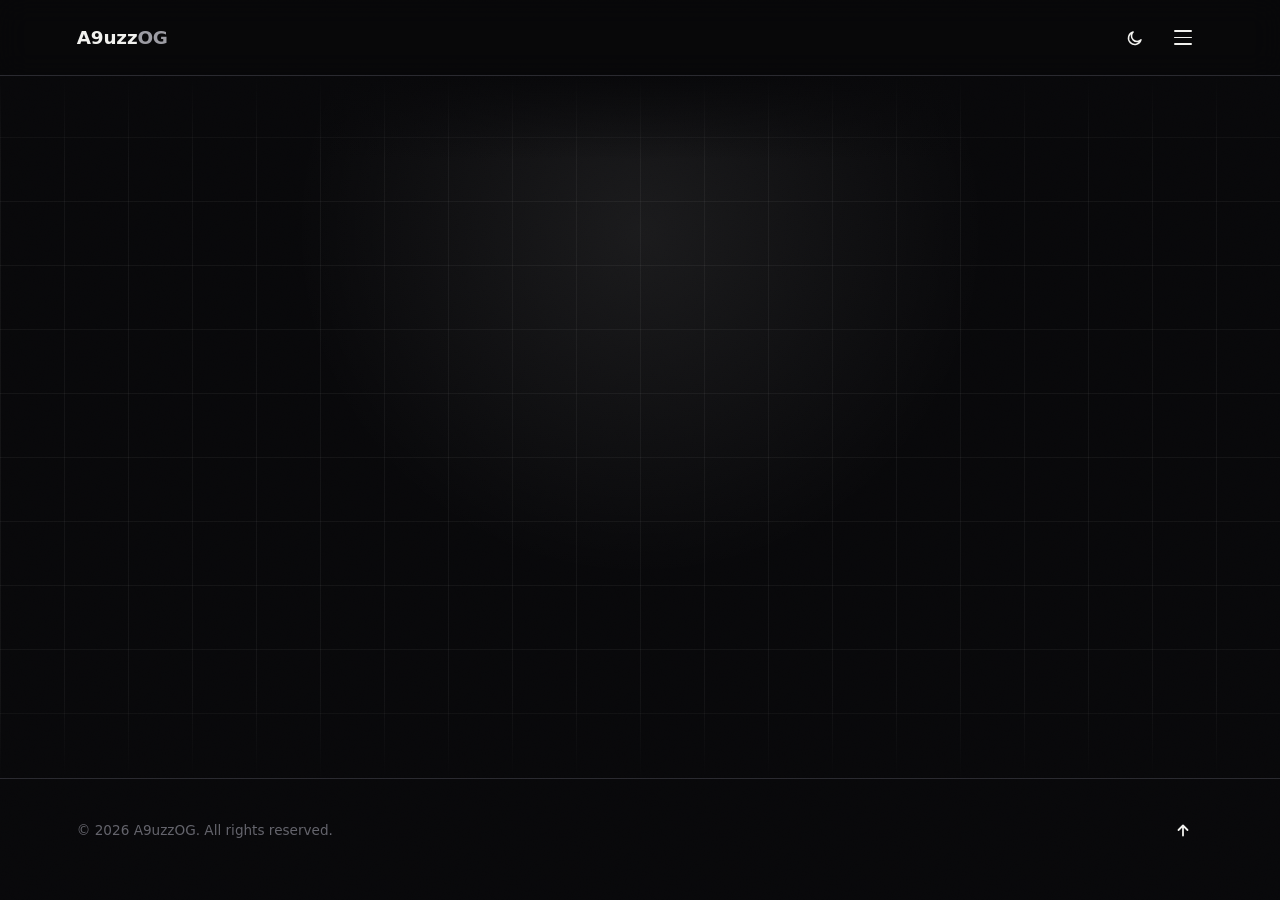
==== index.html @ a11c0fda "Add files via upload" ====
<!doctype html>
<html lang="en">
<head>
<meta charset="utf-8">
<meta name="viewport" content="width=device-width,initial-scale=1">
<meta name="theme-color" content="#08080a">
<meta name="description" content="A9uzzOG — apps, tools and websites, built for people who use them every day.">
<title>A9uzzYadu1c's site</title>

<script>
  (function(){
    var t = localStorage.getItem('theme');
    if(t === 'light'){ document.documentElement.setAttribute('data-theme','light'); }
  })();
</script>

<link rel="preconnect" href="https://api.fontshare.com">
<link rel="preconnect" href="https://fonts.googleapis.com">
<link rel="preconnect" href="https://fonts.gstatic.com" crossorigin>
<link rel="stylesheet" href="https://api.fontshare.com/v2/css?f[]=clash-display@500,600,700&f[]=general-sans@400,500,600&display=swap">
<link rel="stylesheet" href="https://fonts.googleapis.com/css2?family=JetBrains+Mono:wght@400;500&display=swap">
<link rel="stylesheet" href="style.css">
</head>
<body>

<div class="grain" aria-hidden="true"></div>
<div class="progress" aria-hidden="true"><span id="progressBar"></span></div>

<header class="site-header">
  <a href="index.html" class="brand">A9uzz<span>OG</span></a>

  <div class="header-actions">
    <button id="themeToggle" class="icon-btn" type="button" aria-label="Switch to light theme">
      <svg class="icon-sun" width="18" height="18" viewBox="0 0 24 24" fill="none" stroke="currentColor" stroke-width="2" stroke-linecap="round"><circle cx="12" cy="12" r="4.5"/><path d="M12 2.5v3M12 18.5v3M4.2 4.2l2.1 2.1M17.7 17.7l2.1 2.1M2.5 12h3M18.5 12h3M4.2 19.8l2.1-2.1M17.7 6.3l2.1-2.1"/></svg>
      <svg class="icon-moon" width="18" height="18" viewBox="0 0 24 24" fill="none" stroke="currentColor" stroke-width="2" stroke-linecap="round" stroke-linejoin="round"><path d="M20 14.5A8.5 8.5 0 1 1 9.5 4a7 7 0 0 0 10.5 10.5Z"/></svg>
    </button>

    <button id="navToggle" class="hamburger" type="button" aria-label="Open menu" aria-expanded="false" aria-controls="navOverlay">
      <span></span><span></span><span></span>
    </button>
  </div>
</header>

<nav id="navOverlay" class="nav-overlay" aria-hidden="true">
  <div class="nav-overlay__backdrop" data-close></div>
  <div class="nav-overlay__panel">
    <button class="nav-close" type="button" data-close aria-label="Close menu">
      <svg width="18" height="18" viewBox="0 0 24 24" fill="none" stroke="currentColor" stroke-width="1.8" stroke-linecap="round"><path d="M5 5l14 14M19 5 5 19"/></svg>
    </button>
    <ul class="nav-list">
      <li style="--i:0"><a href="index.html" data-close><span class="nav-list__title">Home</span><span class="nav-list__desc">Start here</span></a></li>
      <li style="--i:1"><a href="about.html" data-close><span class="nav-list__title">About</span><span class="nav-list__desc">The short version</span></a></li>
      <li style="--i:2"><a href="projects.html" data-close><span class="nav-list__title">Projects</span><span class="nav-list__desc">Recent builds</span></a></li>
      <li style="--i:3"><a href="downloads.html" data-close><span class="nav-list__title">Downloads</span><span class="nav-list__desc">Get the files</span></a></li>
      <li style="--i:4"><a href="tools.html" data-close><span class="nav-list__title">Tools</span><span class="nav-list__desc">Free utilities</span></a></li>
      <li style="--i:5"><a href="contact.html" data-close><span class="nav-list__title">Contact</span><span class="nav-list__desc">Say hello</span></a></li>
    </ul>
    <div class="nav-overlay__footer">
      <span>a9uzzyadu1c@gmail.com</span>
      <span>&copy; 2026 A9uzzOG</span>
    </div>
  </div>
</nav>

<main>

  <section id="home" class="hero">
    <p class="eyebrow reveal">Apps &middot; Tools &middot; Websites</p>
    <h1 class="hero__title reveal">Building useful<br>projects.</h1>
    <a class="btn btn--primary reveal" href="projects.html">
      <span>Explore the work</span>
      <svg width="16" height="16" viewBox="0 0 16 16" fill="none" stroke="currentColor" stroke-width="1.6" stroke-linecap="round" stroke-linejoin="round"><path d="M3.5 8h9M8.5 3.5 13 8l-4.5 4.5"/></svg>
    </a>
  </section>

</main>

<footer class="site-footer">
  <span>&copy; 2026 A9uzzOG. All rights reserved.</span>
  <button id="toTop" class="icon-btn" type="button" aria-label="Back to top">
    <svg width="16" height="16" viewBox="0 0 16 16" fill="none" stroke="currentColor" stroke-width="1.8" stroke-linecap="round" stroke-linejoin="round"><path d="M8 12.5v-9M3.5 7l4.5-4.5L12.5 7"/></svg>
  </button>
</footer>

<script src="script.js"></script>
</body>
</html>
---- style.css ----
/* ============================================================
   A9uzzOG — premium grey/black theme
   Display: Clash Display · Body: General Sans · Mono: JetBrains Mono
   ============================================================ */

*, *::before, *::after { margin: 0; padding: 0; box-sizing: border-box; }
html { scroll-behavior: smooth; -webkit-tap-highlight-color: transparent; }

:root {
  /* ---- dark (default) ---- */
  --bg:            #08080a;
  --bg-soft:       #0e0e11;
  --surface:       #17171b;
  --surface-2:     #1e1e23;
  --border:        #2a2a30;
  --border-strong: #3a3a41;
  --text:          #f1f1ee;
  --text-muted:    #9c9ca3;
  --text-faint:    #63636b;
  --shine-1:       #ffffff;
  --shine-2:       #8a8a90;
  --on-shine:      #0a0a0b;
  --overlay-bg:    rgba(6, 6, 8, 0.86);

  --font-display: 'Clash Display', system-ui, sans-serif;
  --font-body:    'General Sans', system-ui, sans-serif;
  --font-mono:    'JetBrains Mono', ui-monospace, monospace;

  --ease-out: cubic-bezier(0.16, 1, 0.3, 1);
  --ease-in-out: cubic-bezier(0.65, 0, 0.35, 1);

  --fs-hero: clamp(2.75rem, 5vw + 1.4rem, 6rem);
  --fs-h2:   clamp(1.9rem, 1.6vw + 1.3rem, 2.75rem);
  --fs-lede: clamp(1.05rem, 0.4vw + 0.95rem, 1.2rem);

  --pad-x: clamp(1.5rem, 6vw, 6rem);
  --pad-y: clamp(4rem, 9vw, 7.5rem);
}

[data-theme="light"] {
  --bg:            #f2f1ed;
  --bg-soft:       #ebe9e4;
  --surface:       #ffffff;
  --surface-2:     #f8f7f4;
  --border:        #dcd8d0;
  --border-strong: #c7c2b7;
  --text:          #17171a;
  --text-muted:    #57575e;
  --text-faint:    #8c8c92;
  --shine-1:       #17171a;
  --shine-2:       #48484f;
  --on-shine:      #f5f5f3;
  --overlay-bg:    rgba(242, 241, 237, 0.92);
}

body {
  font-family: var(--font-body);
  background: var(--bg);
  color: var(--text);
  line-height: 1.6;
  overflow-x: hidden;
  transition: background .4s var(--ease-in-out), color .4s var(--ease-in-out);
}

a { color: inherit; }
h1, h2, h3 { font-family: var(--font-display); font-weight: 600; letter-spacing: -0.02em; line-height: 1.05; }
img { max-width: 100%; display: block; }
button { font: inherit; color: inherit; background: none; border: none; cursor: pointer; }

::selection { background: var(--text); color: var(--bg); }

:focus-visible {
  outline: 2px solid var(--text);
  outline-offset: 3px;
  border-radius: 4px;
}

/* ---------------- grain + progress ---------------- */

.grain {
  position: fixed;
  inset: 0;
  z-index: 2;
  pointer-events: none;
  opacity: .035;
  mix-blend-mode: overlay;
  background-image: url("data:image/svg+xml,%3Csvg xmlns='http://www.w3.org/2000/svg' width='140' height='140'%3E%3Cfilter id='n'%3E%3CfeTurbulence type='fractalNoise' baseFrequency='0.85' numOctaves='2' stitchTiles='stitch'/%3E%3C/filter%3E%3Crect width='100%25' height='100%25' filter='url(%23n)'/%3E%3C/svg%3E");
  background-size: 160px 160px;
}

.progress {
  position: fixed;
  top: 0; left: 0; right: 0;
  height: 2px;
  z-index: 65;
  background: transparent;
}
.progress span {
  display: block;
  height: 100%;
  width: 100%;
  transform: scaleX(0);
  transform-origin: left;
  background: linear-gradient(90deg, var(--shine-2), var(--shine-1));
  will-change: transform;
}

/* ---------------- header ---------------- */

.site-header {
  position: sticky;
  top: 0;
  z-index: 60;
  display: flex;
  align-items: center;
  justify-content: space-between;
  padding: 1.1rem var(--pad-x);
  backdrop-filter: blur(14px);
  -webkit-backdrop-filter: blur(14px);
  background: color-mix(in srgb, var(--bg) 78%, transparent);
  border-bottom: 1px solid var(--border);
}

.brand {
  font-family: var(--font-display);
  font-size: 1.15rem;
  font-weight: 600;
  letter-spacing: -0.01em;
  text-decoration: none;
}
.brand span { color: var(--text-muted); }

.header-actions { display: flex; align-items: center; gap: .5rem; }

.icon-btn {
  display: flex;
  align-items: center;
  justify-content: center;
  width: 40px;
  height: 40px;
  border-radius: 50%;
  color: var(--text);
  transition: background .25s var(--ease-out), transform .25s var(--ease-out);
}
.icon-btn:hover { background: var(--surface-2); transform: translateY(-1px); }

#themeToggle .icon-sun,
#themeToggle .icon-moon {
  position: absolute;
  transition: transform .5s var(--ease-out), opacity .35s var(--ease-out);
}
#themeToggle { position: relative; }
#themeToggle .icon-sun { opacity: 0; transform: rotate(-90deg) scale(.5); }
#themeToggle .icon-moon { opacity: 1; transform: rotate(0) scale(1); }
[data-theme="light"] #themeToggle .icon-sun { opacity: 1; transform: rotate(0) scale(1); }
[data-theme="light"] #themeToggle .icon-moon { opacity: 0; transform: rotate(90deg) scale(.5); }

/* hamburger — the "3 lines" */
.hamburger {
  width: 40px;
  height: 40px;
  display: flex;
  flex-direction: column;
  align-items: center;
  justify-content: center;
  gap: 5px;
  border-radius: 50%;
  transition: background .25s var(--ease-out);
}
.hamburger:hover { background: var(--surface-2); }
.hamburger span {
  display: block;
  width: 18px;
  height: 1.5px;
  background: var(--text);
  border-radius: 2px;
  transition: transform .4s var(--ease-out), opacity .3s var(--ease-out), width .3s var(--ease-out);
}
.hamburger[aria-expanded="true"] span:nth-child(1) { transform: translateY(6.5px) rotate(45deg); }
.hamburger[aria-expanded="true"] span:nth-child(2) { opacity: 0; }
.hamburger[aria-expanded="true"] span:nth-child(3) { transform: translateY(-6.5px) rotate(-45deg); }

/* ---------------- nav overlay ---------------- */

.nav-overlay {
  position: fixed;
  inset: 0;
  z-index: 55;
  visibility: hidden;
  pointer-events: none;
}
.nav-overlay.is-open { visibility: visible; pointer-events: auto; }

.nav-overlay__backdrop {
  position: absolute;
  inset: 0;
  background: var(--overlay-bg);
  backdrop-filter: blur(6px);
  -webkit-backdrop-filter: blur(6px);
  opacity: 0;
  transition: opacity .45s var(--ease-in-out);
}
.nav-overlay.is-open .nav-overlay__backdrop { opacity: 1; }

.nav-overlay__panel {
  position: relative;
  z-index: 1;
  height: 100%;
  display: flex;
  flex-direction: column;
  justify-content: center;
  padding: 6rem var(--pad-x);
  pointer-events: none;
}
.nav-overlay__panel a,
.nav-overlay__panel .nav-close {
  pointer-events: auto;
}

.nav-close {
  position: absolute;
  top: 1.3rem;
  right: var(--pad-x);
  width: 44px;
  height: 44px;
  display: flex;
  align-items: center;
  justify-content: center;
  border-radius: 50%;
  color: var(--text);
  opacity: 0;
  transform: scale(.7) rotate(-45deg);
  transition: opacity .4s var(--ease-out) .15s, transform .4s var(--ease-out) .15s, background .25s var(--ease-out);
}
.nav-close:hover { background: var(--surface-2); }
.nav-overlay.is-open .nav-close { opacity: 1; transform: scale(1) rotate(0); }

.nav-list { list-style: none; display: flex; flex-direction: column; }
.nav-list li {
  overflow: hidden;
}
.nav-list a {
  display: flex;
  align-items: baseline;
  gap: 1rem;
  padding: .7rem 0;
  text-decoration: none;
  border-bottom: 1px solid var(--border);
  opacity: 0;
  transform: translateY(28px);
  transition: opacity .5s var(--ease-out), transform .5s var(--ease-out), color .25s var(--ease-out), gap .3s var(--ease-out);
  transition-delay: calc(var(--i) * 55ms);
}
.nav-overlay.is-open .nav-list a { opacity: 1; transform: translateY(0); }

.nav-list__title {
  font-family: var(--font-display);
  font-size: clamp(1.9rem, 4vw, 3rem);
  font-weight: 600;
  letter-spacing: -0.02em;
}
.nav-list__desc {
  font-family: var(--font-mono);
  font-size: .78rem;
  color: var(--text-faint);
  letter-spacing: .01em;
}
.nav-list a:hover { color: var(--text-muted); gap: 1.6rem; }
.nav-list a:hover .nav-list__title { color: var(--text); }

/* current-page indicator */
.nav-list a.is-current { border-bottom-color: var(--text-faint); }
.nav-list a.is-current .nav-list__title { color: var(--text-muted); }
.nav-list a.is-current .nav-list__desc::after { content: " · here"; }

.nav-overlay__footer {
  display: flex;
  justify-content: space-between;
  padding-top: 2rem;
  font-family: var(--font-mono);
  font-size: .78rem;
  color: var(--text-faint);
  opacity: 0;
  transition: opacity .6s var(--ease-out) .4s;
}
.nav-overlay.is-open .nav-overlay__footer { opacity: 1; }

/* ---------------- hero ---------------- */

.hero {
  position: relative;
  min-height: 78svh;
  display: flex;
  flex-direction: column;
  align-items: center;
  justify-content: center;
  text-align: center;
  gap: 1.6rem;
  padding: 6rem var(--pad-x);
  overflow: hidden;
  isolation: isolate;
}
.hero::before {
  content: "";
  position: absolute;
  inset: -20%;
  z-index: -1;
  background: radial-gradient(560px circle at var(--x, 50%) var(--y, 30%), color-mix(in srgb, var(--text) 8%, transparent), transparent 62%);
  transition: opacity .3s;
}
.hero::after {
  content: "";
  position: absolute;
  inset: 0;
  z-index: -1;
  background:
    linear-gradient(var(--bg) 0%, transparent 12%, transparent 88%, var(--bg) 100%),
    repeating-linear-gradient(0deg, color-mix(in srgb, var(--text) 5%, transparent) 0 1px, transparent 1px 64px),
    repeating-linear-gradient(90deg, color-mix(in srgb, var(--text) 5%, transparent) 0 1px, transparent 1px 64px);
}

.eyebrow {
  font-family: var(--font-mono);
  font-size: .78rem;
  letter-spacing: .12em;
  text-transform: uppercase;
  color: var(--text-faint);
}

.hero__title {
  font-size: var(--fs-hero);
  max-width: 16ch;
}

/* ---------------- buttons ---------------- */

.btn {
  position: relative;
  display: inline-flex;
  align-items: center;
  gap: .6rem;
  padding: .85rem 1.6rem;
  border-radius: 999px;
  font-size: .95rem;
  font-weight: 500;
  text-decoration: none;
  overflow: hidden;
  transition: transform .35s var(--ease-out), box-shadow .35s var(--ease-out);
}
.btn svg { transition: transform .35s var(--ease-out); }
.btn:hover { transform: translateY(-2px); }
.btn:hover svg { transform: translateX(3px); }

.btn--primary {
  color: var(--on-shine);
  background: linear-gradient(120deg, var(--shine-1), var(--shine-2));
  box-shadow: 0 1px 0 0 color-mix(in srgb, var(--text) 25%, transparent) inset, 0 8px 24px -12px rgba(0,0,0,.6);
}
.btn--primary::before {
  content: "";
  position: absolute;
  inset: 0;
  background: linear-gradient(115deg, transparent 20%, color-mix(in srgb, var(--on-shine) 35%, transparent) 50%, transparent 80%);
  transform: translateX(-120%);
  transition: transform .7s var(--ease-out);
}
.btn--primary:hover::before { transform: translateX(120%); }

.btn--ghost {
  border: 1px solid var(--border-strong);
  padding: .6rem 1.2rem;
  font-size: .88rem;
}
.btn--ghost:hover { background: var(--surface-2); border-color: var(--text-faint); }

/* ---------------- sections ---------------- */

.section {
  padding: var(--pad-y) var(--pad-x);
  max-width: 1180px;
  margin: 0 auto;
}
.section--alt { background: var(--bg-soft); max-width: none; }
.section--alt > * { max-width: 1180px; margin-left: auto; margin-right: auto; }

/* standalone page sections get a little extra breathing room under the sticky header */
.page-section { padding-top: clamp(3.5rem, 7vw, 6rem); min-height: calc(100svh - 140px); }

.section-title { font-size: var(--fs-h2); margin-top: .6rem; max-width: 14ch; }
.section-lede {
  font-size: var(--fs-lede);
  color: var(--text-muted);
  max-width: 56ch;
  margin-top: 1.1rem;
}

/* ---------------- grid + cards ---------------- */

.grid {
  display: grid;
  grid-template-columns: repeat(auto-fit, minmax(240px, 1fr));
  gap: 1.25rem;
  margin-top: 2.5rem;
}
.grid--tight { grid-template-columns: repeat(auto-fit, minmax(220px, 1fr)); max-width: 640px; }

.card {
  position: relative;
  background: var(--surface);
  border: 1px solid var(--border);
  border-radius: 20px;
  padding: 1.75rem;
  transition: transform .4s var(--ease-out), border-color .4s var(--ease-out), background .4s var(--ease-out);
}
.card:hover {
  transform: translateY(-6px);
  border-color: var(--border-strong);
  background: var(--surface-2);
}

.card__tag {
  display: inline-block;
  font-family: var(--font-mono);
  font-size: .68rem;
  letter-spacing: .08em;
  color: var(--text-faint);
  border: 1px solid var(--border-strong);
  border-radius: 999px;
  padding: .2rem .6rem;
  margin-bottom: 1rem;
}
.card h3 { font-size: 1.15rem; margin-bottom: .5rem; }
.card p { color: var(--text-muted); font-size: .92rem; }

.card__link {
  display: inline-flex;
  align-items: center;
  gap: .4rem;
  margin-top: 1.2rem;
  font-size: .88rem;
  font-weight: 500;
  text-decoration: none;
  color: var(--text);
}
.card__link svg { transition: transform .3s var(--ease-out); }
.card__link:hover svg { transform: translateX(3px); }

.card--download {
  display: flex;
  align-items: center;
  gap: 1rem;
  padding: 1.4rem 1.6rem;
}
.card__icon {
  display: flex;
  align-items: center;
  justify-content: center;
  width: 42px;
  height: 42px;
  border-radius: 12px;
  background: var(--surface-2);
  flex-shrink: 0;
}
.card__body { flex: 1; }
.card__body h3 { font-size: 1rem; margin-bottom: .15rem; }
.card__body p { font-size: .82rem; color: var(--text-faint); }

/* ---------------- contact ---------------- */

.email-copy {
  margin-top: 2rem;
  display: inline-flex;
  align-items: center;
  gap: .7rem;
  padding: .9rem 1.4rem;
  border: 1px solid var(--border-strong);
  border-radius: 999px;
  font-family: var(--font-mono);
  font-size: .95rem;
  transition: background .3s var(--ease-out), transform .3s var(--ease-out);
}
.email-copy:hover { background: var(--surface-2); transform: translateY(-2px); }
.email-copy svg { color: var(--text-faint); }

.social-links {
  display: flex;
  flex-wrap: wrap;
  gap: .9rem;
  margin-top: 1.4rem;
}
.social-link {
  display: inline-flex;
  align-items: center;
  gap: .65rem;
  padding: .75rem 1.35rem;
  border: 1px solid var(--border-strong);
  border-radius: 999px;
  text-decoration: none;
  font-size: .92rem;
  font-weight: 500;
  transition: background .3s var(--ease-out), transform .3s var(--ease-out), border-color .3s var(--ease-out);
}
.social-link:hover {
  background: var(--surface-2);
  transform: translateY(-2px);
  border-color: var(--text-faint);
}
.social-link__icon {
  display: flex;
  align-items: center;
  justify-content: center;
  color: var(--text-faint);
  transition: color .3s var(--ease-out);
}
.social-link:hover .social-link__icon { color: var(--text); }

/* ---------------- free games tracker ---------------- */

.games-block { margin-top: 2.8rem; }
.games-block:first-of-type { margin-top: 2.5rem; }
.games-block__title {
  font-size: 1.3rem;
  padding-bottom: .6rem;
  border-bottom: 1px solid var(--border);
}

.grid--games { grid-template-columns: repeat(auto-fit, minmax(220px, 1fr)); }

.game-card { padding: 0; overflow: hidden; }
.game-card__thumb {
  width: 100%;
  aspect-ratio: 16 / 9;
  object-fit: cover;
  background: var(--surface-2);
}
.game-card h3 { font-size: 1.05rem; margin: 1.1rem 1.4rem 0; }
.game-card__worth {
  margin: .4rem 1.4rem 0;
  font-family: var(--font-mono);
  font-size: .78rem;
  color: var(--text-faint);
}
.game-card__end {
  margin: .2rem 1.4rem 0;
  font-size: .82rem;
  color: var(--text-muted);
}
.game-card .card__link { margin: 1rem 1.4rem 1.4rem; }

.games-status {
  color: var(--text-muted);
  font-size: .92rem;
  grid-column: 1 / -1;
}
.games-status a { color: var(--text); text-decoration: underline; }

.games-attribution {
  margin-top: 2.5rem;
  font-family: var(--font-mono);
  font-size: .78rem;
  color: var(--text-faint);
}
.games-attribution a { color: var(--text-muted); }

/* ---------------- footer ---------------- */

.site-footer {
  display: flex;
  align-items: center;
  justify-content: space-between;
  padding: 2rem var(--pad-x);
  border-top: 1px solid var(--border);
  font-size: .85rem;
  color: var(--text-faint);
}

/* ---------------- scroll reveal ---------------- */

.reveal {
  opacity: 0;
  transform: translateY(22px);
  transition: opacity .7s var(--ease-out), transform .7s var(--ease-out);
}
.reveal.is-visible { opacity: 1; transform: translateY(0); }
.hero .reveal { transition-delay: calc(var(--r-i, 0) * 90ms); }

/* ---------------- responsive ---------------- */

@media (max-width: 640px) {
  .site-footer { flex-direction: column; gap: .75rem; text-align: center; }
  .card--download { flex-wrap: wrap; }
  .card--download .btn--ghost { width: 100%; text-align: center; justify-content: center; }
}

/* ---------------- motion & pointer preferences ---------------- */

@media (hover: none) {
  .hero::before { display: none; }
}

@media (prefers-reduced-motion: reduce) {
  html { scroll-behavior: auto; }
  *, *::before, *::after {
    animation-duration: .001ms !important;
    transition-duration: .001ms !important;
  }
  .reveal { opacity: 1; transform: none; }
  .nav-list a { transform: none; }
}
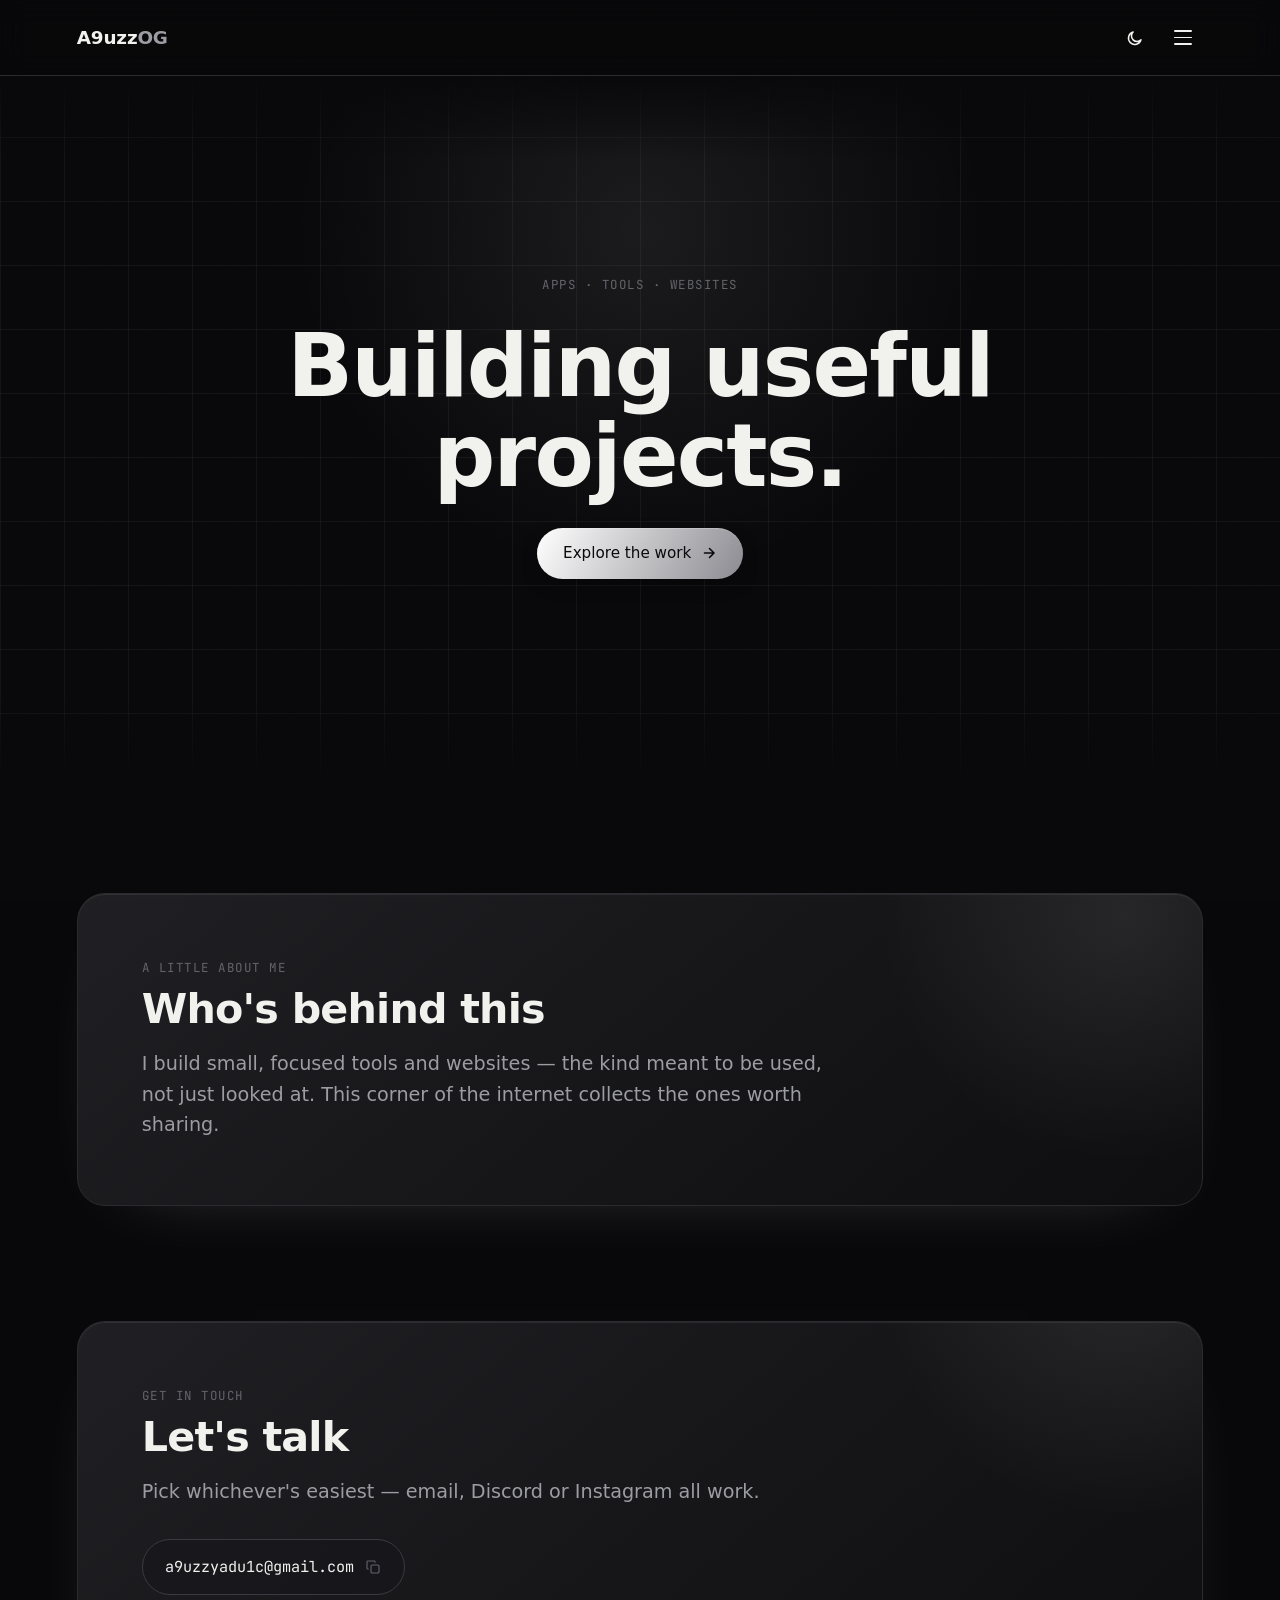
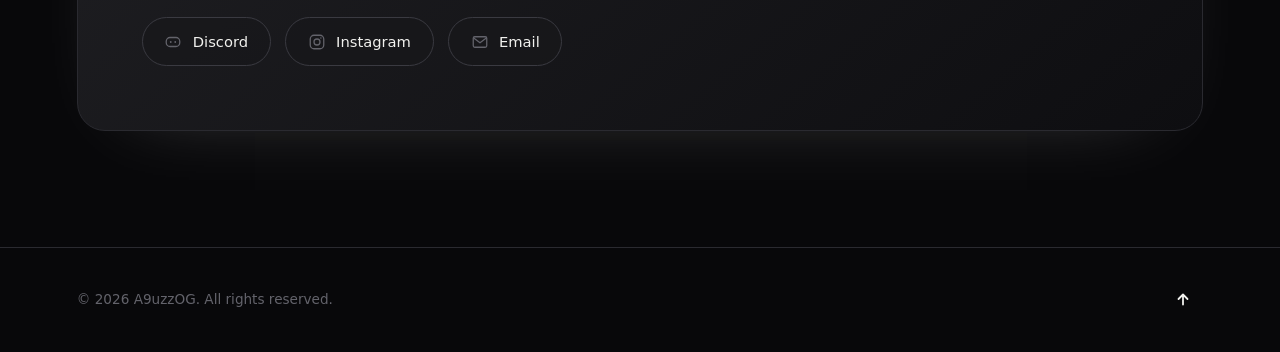
==== commit 4f388980: "Add files via upload" ====
--- a/index.html
+++ b/index.html
@@ -1,87 +1,119 @@
-<!doctype html>
-<html lang="en">
-<head>
-<meta charset="utf-8">
-<meta name="viewport" content="width=device-width,initial-scale=1">
-<meta name="theme-color" content="#08080a">
-<meta name="description" content="A9uzzOG — apps, tools and websites, built for people who use them every day.">
-<title>A9uzzYadu1c's site</title>
+<!doctype html>
+<html lang="en">
+<head>
+<meta charset="utf-8">
+<meta name="viewport" content="width=device-width,initial-scale=1">
+<meta name="theme-color" content="#08080a">
+<meta name="description" content="A9uzzOG — apps, tools and websites, built for people who use them every day.">
+<title>A9uzzYadu1c's site</title>
+
+<script>
+  (function(){
+    var t = localStorage.getItem('theme');
+    if(t === 'light'){ document.documentElement.setAttribute('data-theme','light'); }
+  })();
+</script>
+
+<link rel="preconnect" href="https://api.fontshare.com">
+<link rel="preconnect" href="https://fonts.googleapis.com">
+<link rel="preconnect" href="https://fonts.gstatic.com" crossorigin>
+<link rel="stylesheet" href="https://api.fontshare.com/v2/css?f[]=clash-display@500,600,700&f[]=general-sans@400,500,600&display=swap">
+<link rel="stylesheet" href="https://fonts.googleapis.com/css2?family=JetBrains+Mono:wght@400;500&display=swap">
+<link rel="stylesheet" href="style.css">
+</head>
+<body>
+
+<div class="grain" aria-hidden="true"></div>
+<div class="progress" aria-hidden="true"><span id="progressBar"></span></div>
+
+<header class="site-header">
+  <a href="index.html" class="brand">A9uzz<span>OG</span></a>
+
+  <div class="header-actions">
+    <button id="themeToggle" class="icon-btn" type="button" aria-label="Switch to light theme">
+      <svg class="icon-sun" width="18" height="18" viewBox="0 0 24 24" fill="none" stroke="currentColor" stroke-width="2" stroke-linecap="round"><circle cx="12" cy="12" r="4.5"/><path d="M12 2.5v3M12 18.5v3M4.2 4.2l2.1 2.1M17.7 17.7l2.1 2.1M2.5 12h3M18.5 12h3M4.2 19.8l2.1-2.1M17.7 6.3l2.1-2.1"/></svg>
+      <svg class="icon-moon" width="18" height="18" viewBox="0 0 24 24" fill="none" stroke="currentColor" stroke-width="2" stroke-linecap="round" stroke-linejoin="round"><path d="M20 14.5A8.5 8.5 0 1 1 9.5 4a7 7 0 0 0 10.5 10.5Z"/></svg>
+    </button>
+
+    <button id="navToggle" class="hamburger" type="button" aria-label="Open menu" aria-expanded="false" aria-controls="navOverlay">
+      <span></span><span></span><span></span>
+    </button>
+  </div>
+</header>
+
+<nav id="navOverlay" class="nav-overlay" aria-hidden="true">
+  <div class="nav-overlay__backdrop" data-close></div>
+  <div class="nav-overlay__panel">
+    <button class="nav-close" type="button" data-close aria-label="Close menu">
+      <svg width="18" height="18" viewBox="0 0 24 24" fill="none" stroke="currentColor" stroke-width="1.8" stroke-linecap="round"><path d="M5 5l14 14M19 5 5 19"/></svg>
+    </button>
+    <ul class="nav-list">
+      <li style="--i:0"><a href="index.html" data-close><span class="nav-list__title">Home</span><span class="nav-list__desc">Start here</span></a></li>
+      <li style="--i:1"><a href="projects.html" data-close><span class="nav-list__title">Projects</span><span class="nav-list__desc">Recent builds</span></a></li>
+      <li style="--i:2"><a href="downloads.html" data-close><span class="nav-list__title">Downloads</span><span class="nav-list__desc">Get the files</span></a></li>
+      <li style="--i:3"><a href="tools.html" data-close><span class="nav-list__title">Tools</span><span class="nav-list__desc">Free utilities</span></a></li>
+    </ul>
+    <div class="nav-overlay__footer">
+      <span>a9uzzyadu1c@gmail.com</span>
+      <span>&copy; 2026 A9uzzOG</span>
+    </div>
+  </div>
+</nav>
+
+<main>
+
+  <section id="home" class="hero">
+    <p class="eyebrow reveal">Apps &middot; Tools &middot; Websites</p>
+    <h1 class="hero__title reveal">Building useful<br>projects.</h1>
+    <a class="btn btn--primary reveal" href="projects.html">
+      <span>Explore the work</span>
+      <svg width="16" height="16" viewBox="0 0 16 16" fill="none" stroke="currentColor" stroke-width="1.6" stroke-linecap="round" stroke-linejoin="round"><path d="M3.5 8h9M8.5 3.5 13 8l-4.5 4.5"/></svg>
+    </a>
+  </section>
+
 
-<script>
-  (function(){
-    var t = localStorage.getItem('theme');
-    if(t === 'light'){ document.documentElement.setAttribute('data-theme','light'); }
-  })();
-</script>
-
-<link rel="preconnect" href="https://api.fontshare.com">
-<link rel="preconnect" href="https://fonts.googleapis.com">
-<link rel="preconnect" href="https://fonts.gstatic.com" crossorigin>
-<link rel="stylesheet" href="https://api.fontshare.com/v2/css?f[]=clash-display@500,600,700&f[]=general-sans@400,500,600&display=swap">
-<link rel="stylesheet" href="https://fonts.googleapis.com/css2?family=JetBrains+Mono:wght@400;500&display=swap">
-<link rel="stylesheet" href="style.css">
-</head>
-<body>
-
-<div class="grain" aria-hidden="true"></div>
-<div class="progress" aria-hidden="true"><span id="progressBar"></span></div>
-
-<header class="site-header">
-  <a href="index.html" class="brand">A9uzz<span>OG</span></a>
-
-  <div class="header-actions">
-    <button id="themeToggle" class="icon-btn" type="button" aria-label="Switch to light theme">
-      <svg class="icon-sun" width="18" height="18" viewBox="0 0 24 24" fill="none" stroke="currentColor" stroke-width="2" stroke-linecap="round"><circle cx="12" cy="12" r="4.5"/><path d="M12 2.5v3M12 18.5v3M4.2 4.2l2.1 2.1M17.7 17.7l2.1 2.1M2.5 12h3M18.5 12h3M4.2 19.8l2.1-2.1M17.7 6.3l2.1-2.1"/></svg>
-      <svg class="icon-moon" width="18" height="18" viewBox="0 0 24 24" fill="none" stroke="currentColor" stroke-width="2" stroke-linecap="round" stroke-linejoin="round"><path d="M20 14.5A8.5 8.5 0 1 1 9.5 4a7 7 0 0 0 10.5 10.5Z"/></svg>
-    </button>
-
-    <button id="navToggle" class="hamburger" type="button" aria-label="Open menu" aria-expanded="false" aria-controls="navOverlay">
-      <span></span><span></span><span></span>
-    </button>
-  </div>
-</header>
-
-<nav id="navOverlay" class="nav-overlay" aria-hidden="true">
-  <div class="nav-overlay__backdrop" data-close></div>
-  <div class="nav-overlay__panel">
-    <button class="nav-close" type="button" data-close aria-label="Close menu">
-      <svg width="18" height="18" viewBox="0 0 24 24" fill="none" stroke="currentColor" stroke-width="1.8" stroke-linecap="round"><path d="M5 5l14 14M19 5 5 19"/></svg>
-    </button>
-    <ul class="nav-list">
-      <li style="--i:0"><a href="index.html" data-close><span class="nav-list__title">Home</span><span class="nav-list__desc">Start here</span></a></li>
-      <li style="--i:1"><a href="about.html" data-close><span class="nav-list__title">About</span><span class="nav-list__desc">The short version</span></a></li>
-      <li style="--i:2"><a href="projects.html" data-close><span class="nav-list__title">Projects</span><span class="nav-list__desc">Recent builds</span></a></li>
-      <li style="--i:3"><a href="downloads.html" data-close><span class="nav-list__title">Downloads</span><span class="nav-list__desc">Get the files</span></a></li>
-      <li style="--i:4"><a href="tools.html" data-close><span class="nav-list__title">Tools</span><span class="nav-list__desc">Free utilities</span></a></li>
-      <li style="--i:5"><a href="contact.html" data-close><span class="nav-list__title">Contact</span><span class="nav-list__desc">Say hello</span></a></li>
-    </ul>
-    <div class="nav-overlay__footer">
-      <span>a9uzzyadu1c@gmail.com</span>
-      <span>&copy; 2026 A9uzzOG</span>
+  <section id="about" class="section home-section home-about">
+    <div class="home-section__inner">
+      <p class="eyebrow reveal">A little about me</p>
+      <h2 class="section-title reveal">Who's behind this</h2>
+      <p class="section-lede reveal">
+        I build small, focused tools and websites — the kind meant to be used, not just looked at.
+        This corner of the internet collects the ones worth sharing.
+      </p>
     </div>
-  </div>
-</nav>
-
-<main>
-
-  <section id="home" class="hero">
-    <p class="eyebrow reveal">Apps &middot; Tools &middot; Websites</p>
-    <h1 class="hero__title reveal">Building useful<br>projects.</h1>
-    <a class="btn btn--primary reveal" href="projects.html">
-      <span>Explore the work</span>
-      <svg width="16" height="16" viewBox="0 0 16 16" fill="none" stroke="currentColor" stroke-width="1.6" stroke-linecap="round" stroke-linejoin="round"><path d="M3.5 8h9M8.5 3.5 13 8l-4.5 4.5"/></svg>
-    </a>
   </section>
 
-</main>
-
-<footer class="site-footer">
-  <span>&copy; 2026 A9uzzOG. All rights reserved.</span>
-  <button id="toTop" class="icon-btn" type="button" aria-label="Back to top">
-    <svg width="16" height="16" viewBox="0 0 16 16" fill="none" stroke="currentColor" stroke-width="1.8" stroke-linecap="round" stroke-linejoin="round"><path d="M8 12.5v-9M3.5 7l4.5-4.5L12.5 7"/></svg>
-  </button>
-</footer>
-
-<script src="script.js"></script>
-</body>
-</html>
+  <section id="contact" class="section home-section home-contact">
+    <div class="home-section__inner">
+      <p class="eyebrow reveal">Get in touch</p>
+      <h2 class="section-title reveal">Let's talk</h2>
+      <p class="section-lede reveal">Pick whichever's easiest — email, Discord or Instagram all work.</p>
+      <button class="email-copy reveal" id="emailCopy" type="button" data-email="a9uzzyadu1c@gmail.com">
+        <span id="emailText">a9uzzyadu1c@gmail.com</span>
+        <svg width="16" height="16" viewBox="0 0 24 24" fill="none" stroke="currentColor" stroke-width="1.7" stroke-linecap="round" stroke-linejoin="round"><rect x="9" y="9" width="12" height="12" rx="2"/><path d="M5 15H4a1 1 0 0 1-1-1V4a1 1 0 0 1 1-1h10a1 1 0 0 1 1 1v1"/></svg>
+      </button>
+      <div class="social-links reveal">
+        <a class="social-link" href="https://discord.gg/qjejrcJeCe" target="_blank" rel="noopener">
+          <span class="social-link__icon"><svg width="18" height="18" viewBox="0 0 24 24" fill="none" stroke="currentColor" stroke-width="1.7" stroke-linecap="round" stroke-linejoin="round"><rect x="3" y="6" width="18" height="12" rx="5"/><circle cx="9" cy="12" r="1.2" fill="currentColor" stroke="none"/><circle cx="15" cy="12" r="1.2" fill="currentColor" stroke="none"/></svg></span><span>Discord</span>
+        </a>
+        <a class="social-link" href="https://www.instagram.com/a9uzzyadu1c?igsh=MXY3Z200OXc1bXZwdA==" target="_blank" rel="noopener">
+          <span class="social-link__icon"><svg width="18" height="18" viewBox="0 0 24 24" fill="none" stroke="currentColor" stroke-width="1.7" stroke-linecap="round" stroke-linejoin="round"><rect x="3" y="3" width="18" height="18" rx="5"/><circle cx="12" cy="12" r="4"/><circle cx="17.2" cy="6.8" r="1" fill="currentColor" stroke="none"/></svg></span><span>Instagram</span>
+        </a>
+        <a class="social-link" href="mailto:a9uzzyadu1c@gmail.com">
+          <span class="social-link__icon"><svg width="18" height="18" viewBox="0 0 24 24" fill="none" stroke="currentColor" stroke-width="1.7" stroke-linecap="round" stroke-linejoin="round"><rect x="3" y="5" width="18" height="14" rx="2"/><path d="m4 7 8 6 8-6"/></svg></span><span>Email</span>
+        </a>
+      </div>
+    </div>
+  </section>
+</main>
+
+<footer class="site-footer">
+  <span>&copy; 2026 A9uzzOG. All rights reserved.</span>
+  <button id="toTop" class="icon-btn" type="button" aria-label="Back to top">
+    <svg width="16" height="16" viewBox="0 0 16 16" fill="none" stroke="currentColor" stroke-width="1.8" stroke-linecap="round" stroke-linejoin="round"><path d="M8 12.5v-9M3.5 7l4.5-4.5L12.5 7"/></svg>
+  </button>
+</footer>
+
+<script src="script.js"></script>
+</body>
+</html>
--- a/style.css
+++ b/style.css
@@ -1,609 +1,802 @@
-/* ============================================================
-   A9uzzOG — premium grey/black theme
-   Display: Clash Display · Body: General Sans · Mono: JetBrains Mono
-   ============================================================ */
+/* ============================================================
+   A9uzzOG — premium grey/black theme
+   Display: Clash Display · Body: General Sans · Mono: JetBrains Mono
+   ============================================================ */
+
+*, *::before, *::after { margin: 0; padding: 0; box-sizing: border-box; }
+html { scroll-behavior: smooth; -webkit-tap-highlight-color: transparent; }
+
+:root {
+  /* ---- dark (default) ---- */
+  --bg:            #08080a;
+  --bg-soft:       #0e0e11;
+  --surface:       #17171b;
+  --surface-2:     #1e1e23;
+  --border:        #2a2a30;
+  --border-strong: #3a3a41;
+  --text:          #f1f1ee;
+  --text-muted:    #9c9ca3;
+  --text-faint:    #63636b;
+  --shine-1:       #ffffff;
+  --shine-2:       #8a8a90;
+  --on-shine:      #0a0a0b;
+  --overlay-bg:    rgba(6, 6, 8, 0.86);
+
+  --font-display: 'Clash Display', system-ui, sans-serif;
+  --font-body:    'General Sans', system-ui, sans-serif;
+  --font-mono:    'JetBrains Mono', ui-monospace, monospace;
+
+  --ease-out: cubic-bezier(0.16, 1, 0.3, 1);
+  --ease-in-out: cubic-bezier(0.65, 0, 0.35, 1);
+
+  --fs-hero: clamp(2.75rem, 5vw + 1.4rem, 6rem);
+  --fs-h2:   clamp(1.9rem, 1.6vw + 1.3rem, 2.75rem);
+  --fs-lede: clamp(1.05rem, 0.4vw + 0.95rem, 1.2rem);
+
+  --pad-x: clamp(1.5rem, 6vw, 6rem);
+  --pad-y: clamp(4rem, 9vw, 7.5rem);
+}
+
+[data-theme="light"] {
+  --bg:            #f2f1ed;
+  --bg-soft:       #ebe9e4;
+  --surface:       #ffffff;
+  --surface-2:     #f8f7f4;
+  --border:        #dcd8d0;
+  --border-strong: #c7c2b7;
+  --text:          #17171a;
+  --text-muted:    #57575e;
+  --text-faint:    #8c8c92;
+  --shine-1:       #17171a;
+  --shine-2:       #48484f;
+  --on-shine:      #f5f5f3;
+  --overlay-bg:    rgba(242, 241, 237, 0.92);
+}
+
+body {
+  font-family: var(--font-body);
+  background: var(--bg);
+  color: var(--text);
+  line-height: 1.6;
+  overflow-x: hidden;
+  transition: background .4s var(--ease-in-out), color .4s var(--ease-in-out);
+}
+
+a { color: inherit; }
+h1, h2, h3 { font-family: var(--font-display); font-weight: 600; letter-spacing: -0.02em; line-height: 1.05; }
+img { max-width: 100%; display: block; }
+button { font: inherit; color: inherit; background: none; border: none; cursor: pointer; }
+
+::selection { background: var(--text); color: var(--bg); }
+
+:focus-visible {
+  outline: 2px solid var(--text);
+  outline-offset: 3px;
+  border-radius: 4px;
+}
+
+/* ---------------- grain + progress ---------------- */
+
+.grain {
+  position: fixed;
+  inset: 0;
+  z-index: 2;
+  pointer-events: none;
+  opacity: .035;
+  mix-blend-mode: overlay;
+  background-image: url("data:image/svg+xml,%3Csvg xmlns='http://www.w3.org/2000/svg' width='140' height='140'%3E%3Cfilter id='n'%3E%3CfeTurbulence type='fractalNoise' baseFrequency='0.85' numOctaves='2' stitchTiles='stitch'/%3E%3C/filter%3E%3Crect width='100%25' height='100%25' filter='url(%23n)'/%3E%3C/svg%3E");
+  background-size: 160px 160px;
+}
+
+.progress {
+  position: fixed;
+  top: 0; left: 0; right: 0;
+  height: 2px;
+  z-index: 65;
+  background: transparent;
+}
+.progress span {
+  display: block;
+  height: 100%;
+  width: 100%;
+  transform: scaleX(0);
+  transform-origin: left;
+  background: linear-gradient(90deg, var(--shine-2), var(--shine-1));
+  will-change: transform;
+}
+
+/* ---------------- header ---------------- */
+
+.site-header {
+  position: sticky;
+  top: 0;
+  z-index: 60;
+  display: flex;
+  align-items: center;
+  justify-content: space-between;
+  padding: 1.1rem var(--pad-x);
+  backdrop-filter: blur(14px);
+  -webkit-backdrop-filter: blur(14px);
+  background: color-mix(in srgb, var(--bg) 78%, transparent);
+  border-bottom: 1px solid var(--border);
+}
+
+.brand {
+  font-family: var(--font-display);
+  font-size: 1.15rem;
+  font-weight: 600;
+  letter-spacing: -0.01em;
+  text-decoration: none;
+}
+.brand span { color: var(--text-muted); }
+
+.header-actions { display: flex; align-items: center; gap: .5rem; }
+
+.icon-btn {
+  display: flex;
+  align-items: center;
+  justify-content: center;
+  width: 40px;
+  height: 40px;
+  border-radius: 50%;
+  color: var(--text);
+  transition: background .25s var(--ease-out), transform .25s var(--ease-out);
+}
+.icon-btn:hover { background: var(--surface-2); transform: translateY(-1px); }
+
+#themeToggle .icon-sun,
+#themeToggle .icon-moon {
+  position: absolute;
+  transition: transform .5s var(--ease-out), opacity .35s var(--ease-out);
+}
+#themeToggle { position: relative; }
+#themeToggle .icon-sun { opacity: 0; transform: rotate(-90deg) scale(.5); }
+#themeToggle .icon-moon { opacity: 1; transform: rotate(0) scale(1); }
+[data-theme="light"] #themeToggle .icon-sun { opacity: 1; transform: rotate(0) scale(1); }
+[data-theme="light"] #themeToggle .icon-moon { opacity: 0; transform: rotate(90deg) scale(.5); }
+
+/* hamburger — the "3 lines" */
+.hamburger {
+  width: 40px;
+  height: 40px;
+  display: flex;
+  flex-direction: column;
+  align-items: center;
+  justify-content: center;
+  gap: 5px;
+  border-radius: 50%;
+  transition: background .25s var(--ease-out);
+}
+.hamburger:hover { background: var(--surface-2); }
+.hamburger span {
+  display: block;
+  width: 18px;
+  height: 1.5px;
+  background: var(--text);
+  border-radius: 2px;
+  transition: transform .4s var(--ease-out), opacity .3s var(--ease-out), width .3s var(--ease-out);
+}
+.hamburger[aria-expanded="true"] span:nth-child(1) { transform: translateY(6.5px) rotate(45deg); }
+.hamburger[aria-expanded="true"] span:nth-child(2) { opacity: 0; }
+.hamburger[aria-expanded="true"] span:nth-child(3) { transform: translateY(-6.5px) rotate(-45deg); }
+
+/* ---------------- nav overlay ---------------- */
+
+.nav-overlay {
+  position: fixed;
+  inset: 0;
+  z-index: 55;
+  visibility: hidden;
+  pointer-events: none;
+}
+.nav-overlay.is-open { visibility: visible; pointer-events: auto; }
+
+.nav-overlay__backdrop {
+  position: absolute;
+  inset: 0;
+  background: var(--overlay-bg);
+  backdrop-filter: blur(6px);
+  -webkit-backdrop-filter: blur(6px);
+  opacity: 0;
+  transition: opacity .45s var(--ease-in-out);
+}
+.nav-overlay.is-open .nav-overlay__backdrop { opacity: 1; }
+
+.nav-overlay__panel {
+  position: relative;
+  z-index: 1;
+  height: 100%;
+  display: flex;
+  flex-direction: column;
+  justify-content: center;
+  padding: 6rem var(--pad-x);
+  pointer-events: none;
+}
+.nav-overlay__panel a,
+.nav-overlay__panel .nav-close {
+  pointer-events: auto;
+}
+
+.nav-close {
+  position: absolute;
+  top: 1.3rem;
+  right: var(--pad-x);
+  width: 44px;
+  height: 44px;
+  display: flex;
+  align-items: center;
+  justify-content: center;
+  border-radius: 50%;
+  color: var(--text);
+  opacity: 0;
+  transform: scale(.7) rotate(-45deg);
+  transition: opacity .4s var(--ease-out) .15s, transform .4s var(--ease-out) .15s, background .25s var(--ease-out);
+}
+.nav-close:hover { background: var(--surface-2); }
+.nav-overlay.is-open .nav-close { opacity: 1; transform: scale(1) rotate(0); }
+
+.nav-list { list-style: none; display: flex; flex-direction: column; }
+.nav-list li {
+  overflow: hidden;
+}
+.nav-list a {
+  display: flex;
+  align-items: baseline;
+  gap: 1rem;
+  padding: .7rem 0;
+  text-decoration: none;
+  border-bottom: 1px solid var(--border);
+  opacity: 0;
+  transform: translateY(28px);
+  transition: opacity .5s var(--ease-out), transform .5s var(--ease-out), color .25s var(--ease-out), gap .3s var(--ease-out);
+  transition-delay: calc(var(--i) * 55ms);
+}
+.nav-overlay.is-open .nav-list a { opacity: 1; transform: translateY(0); }
+
+.nav-list__title {
+  font-family: var(--font-display);
+  font-size: clamp(1.9rem, 4vw, 3rem);
+  font-weight: 600;
+  letter-spacing: -0.02em;
+}
+.nav-list__desc {
+  font-family: var(--font-mono);
+  font-size: .78rem;
+  color: var(--text-faint);
+  letter-spacing: .01em;
+}
+.nav-list a:hover { color: var(--text-muted); gap: 1.6rem; }
+.nav-list a:hover .nav-list__title { color: var(--text); }
+
+/* current-page indicator */
+.nav-list a.is-current { border-bottom-color: var(--text-faint); }
+.nav-list a.is-current .nav-list__title { color: var(--text-muted); }
+.nav-list a.is-current .nav-list__desc::after { content: " · here"; }
+
+.nav-overlay__footer {
+  display: flex;
+  justify-content: space-between;
+  padding-top: 2rem;
+  font-family: var(--font-mono);
+  font-size: .78rem;
+  color: var(--text-faint);
+  opacity: 0;
+  transition: opacity .6s var(--ease-out) .4s;
+}
+.nav-overlay.is-open .nav-overlay__footer { opacity: 1; }
+
+/* ---------------- hero ---------------- */
+
+.hero {
+  position: relative;
+  min-height: 78svh;
+  display: flex;
+  flex-direction: column;
+  align-items: center;
+  justify-content: center;
+  text-align: center;
+  gap: 1.6rem;
+  padding: 6rem var(--pad-x);
+  overflow: hidden;
+  isolation: isolate;
+}
+.hero::before {
+  content: "";
+  position: absolute;
+  inset: -20%;
+  z-index: -1;
+  background: radial-gradient(560px circle at var(--x, 50%) var(--y, 30%), color-mix(in srgb, var(--text) 8%, transparent), transparent 62%);
+  transition: opacity .3s;
+}
+.hero::after {
+  content: "";
+  position: absolute;
+  inset: 0;
+  z-index: -1;
+  background:
+    linear-gradient(var(--bg) 0%, transparent 12%, transparent 88%, var(--bg) 100%),
+    repeating-linear-gradient(0deg, color-mix(in srgb, var(--text) 5%, transparent) 0 1px, transparent 1px 64px),
+    repeating-linear-gradient(90deg, color-mix(in srgb, var(--text) 5%, transparent) 0 1px, transparent 1px 64px);
+}
+
+.eyebrow {
+  font-family: var(--font-mono);
+  font-size: .78rem;
+  letter-spacing: .12em;
+  text-transform: uppercase;
+  color: var(--text-faint);
+}
+
+.hero__title {
+  font-size: var(--fs-hero);
+  max-width: 16ch;
+}
+
+/* ---------------- buttons ---------------- */
+
+.btn {
+  position: relative;
+  display: inline-flex;
+  align-items: center;
+  gap: .6rem;
+  padding: .85rem 1.6rem;
+  border-radius: 999px;
+  font-size: .95rem;
+  font-weight: 500;
+  text-decoration: none;
+  overflow: hidden;
+  transition: transform .35s var(--ease-out), box-shadow .35s var(--ease-out);
+}
+.btn svg { transition: transform .35s var(--ease-out); }
+.btn:hover { transform: translateY(-2px); }
+.btn:hover svg { transform: translateX(3px); }
+
+.btn--primary {
+  color: var(--on-shine);
+  background: linear-gradient(120deg, var(--shine-1), var(--shine-2));
+  box-shadow: 0 1px 0 0 color-mix(in srgb, var(--text) 25%, transparent) inset, 0 8px 24px -12px rgba(0,0,0,.6);
+}
+.btn--primary::before {
+  content: "";
+  position: absolute;
+  inset: 0;
+  background: linear-gradient(115deg, transparent 20%, color-mix(in srgb, var(--on-shine) 35%, transparent) 50%, transparent 80%);
+  transform: translateX(-120%);
+  transition: transform .7s var(--ease-out);
+}
+.btn--primary:hover::before { transform: translateX(120%); }
+
+.btn--ghost {
+  border: 1px solid var(--border-strong);
+  padding: .6rem 1.2rem;
+  font-size: .88rem;
+}
+.btn--ghost:hover { background: var(--surface-2); border-color: var(--text-faint); }
+
+/* ---------------- sections ---------------- */
+
+.section {
+  padding: var(--pad-y) var(--pad-x);
+  max-width: 1180px;
+  margin: 0 auto;
+}
+.section--alt { background: var(--bg-soft); max-width: none; }
+.section--alt > * { max-width: 1180px; margin-left: auto; margin-right: auto; }
+
+/* standalone page sections get a little extra breathing room under the sticky header */
+.page-section { padding-top: clamp(3.5rem, 7vw, 6rem); min-height: calc(100svh - 140px); }
+
+.section-title { font-size: var(--fs-h2); margin-top: .6rem; max-width: 14ch; }
+.section-lede {
+  font-size: var(--fs-lede);
+  color: var(--text-muted);
+  max-width: 56ch;
+  margin-top: 1.1rem;
+}
+
+/* ---------------- grid + cards ---------------- */
+
+.grid {
+  display: grid;
+  grid-template-columns: repeat(auto-fit, minmax(240px, 1fr));
+  gap: 1.25rem;
+  margin-top: 2.5rem;
+}
+.grid--tight { grid-template-columns: repeat(auto-fit, minmax(220px, 1fr)); max-width: 640px; }
+
+.card {
+  position: relative;
+  background: var(--surface);
+  border: 1px solid var(--border);
+  border-radius: 20px;
+  padding: 1.75rem;
+  transition: transform .4s var(--ease-out), border-color .4s var(--ease-out), background .4s var(--ease-out);
+}
+.card:hover {
+  transform: translateY(-6px);
+  border-color: var(--border-strong);
+  background: var(--surface-2);
+}
+
+.card__tag {
+  display: inline-block;
+  font-family: var(--font-mono);
+  font-size: .68rem;
+  letter-spacing: .08em;
+  color: var(--text-faint);
+  border: 1px solid var(--border-strong);
+  border-radius: 999px;
+  padding: .2rem .6rem;
+  margin-bottom: 1rem;
+}
+.card h3 { font-size: 1.15rem; margin-bottom: .5rem; }
+.card p { color: var(--text-muted); font-size: .92rem; }
+
+.card__link {
+  display: inline-flex;
+  align-items: center;
+  gap: .4rem;
+  margin-top: 1.2rem;
+  font-size: .88rem;
+  font-weight: 500;
+  text-decoration: none;
+  color: var(--text);
+}
+.card__link svg { transition: transform .3s var(--ease-out); }
+.card__link:hover svg { transform: translateX(3px); }
+
+.card--download {
+  display: flex;
+  align-items: center;
+  gap: 1rem;
+  padding: 1.4rem 1.6rem;
+}
+.card__icon {
+  display: flex;
+  align-items: center;
+  justify-content: center;
+  width: 42px;
+  height: 42px;
+  border-radius: 12px;
+  background: var(--surface-2);
+  flex-shrink: 0;
+}
+.card__body { flex: 1; }
+.card__body h3 { font-size: 1rem; margin-bottom: .15rem; }
+.card__body p { font-size: .82rem; color: var(--text-faint); }
+
+/* ---------------- contact ---------------- */
+
+.email-copy {
+  margin-top: 2rem;
+  display: inline-flex;
+  align-items: center;
+  gap: .7rem;
+  padding: .9rem 1.4rem;
+  border: 1px solid var(--border-strong);
+  border-radius: 999px;
+  font-family: var(--font-mono);
+  font-size: .95rem;
+  transition: background .3s var(--ease-out), transform .3s var(--ease-out);
+}
+.email-copy:hover { background: var(--surface-2); transform: translateY(-2px); }
+.email-copy svg { color: var(--text-faint); }
+
+.social-links {
+  display: flex;
+  flex-wrap: wrap;
+  gap: .9rem;
+  margin-top: 1.4rem;
+}
+.social-link {
+  display: inline-flex;
+  align-items: center;
+  gap: .65rem;
+  padding: .75rem 1.35rem;
+  border: 1px solid var(--border-strong);
+  border-radius: 999px;
+  text-decoration: none;
+  font-size: .92rem;
+  font-weight: 500;
+  transition: background .3s var(--ease-out), transform .3s var(--ease-out), border-color .3s var(--ease-out);
+}
+.social-link:hover {
+  background: var(--surface-2);
+  transform: translateY(-2px);
+  border-color: var(--text-faint);
+}
+.social-link__icon {
+  display: flex;
+  align-items: center;
+  justify-content: center;
+  color: var(--text-faint);
+  transition: color .3s var(--ease-out);
+}
+.social-link:hover .social-link__icon { color: var(--text); }
+
+/* ---------------- free games tracker ---------------- */
+
+.games-block { margin-top: 2.8rem; }
+.games-block:first-of-type { margin-top: 2.5rem; }
+.games-block__title {
+  font-size: 1.3rem;
+  padding-bottom: .6rem;
+  border-bottom: 1px solid var(--border);
+}
+
+.grid--games { grid-template-columns: repeat(auto-fit, minmax(220px, 1fr)); }
+
+.game-card { padding: 0; overflow: hidden; }
+.game-card__thumb {
+  width: 100%;
+  aspect-ratio: 16 / 9;
+  object-fit: cover;
+  background: var(--surface-2);
+}
+.game-card h3 { font-size: 1.05rem; margin: 1.1rem 1.4rem 0; }
+.game-card__worth {
+  margin: .4rem 1.4rem 0;
+  font-family: var(--font-mono);
+  font-size: .78rem;
+  color: var(--text-faint);
+}
+.game-card__end {
+  margin: .2rem 1.4rem 0;
+  font-size: .82rem;
+  color: var(--text-muted);
+}
+.game-card .card__link { margin: 1rem 1.4rem 1.4rem; }
+
+.games-status {
+  color: var(--text-muted);
+  font-size: .92rem;
+  grid-column: 1 / -1;
+}
+.games-status a { color: var(--text); text-decoration: underline; }
+
+.games-attribution {
+  margin-top: 2.5rem;
+  font-family: var(--font-mono);
+  font-size: .78rem;
+  color: var(--text-faint);
+}
+.games-attribution a { color: var(--text-muted); }
+
+/* ---------------- font & symbol tool ---------------- */
+
+.tool-input {
+  display: block;
+  width: 100%;
+  max-width: 420px;
+  margin-top: 1.6rem;
+  padding: .9rem 1.2rem;
+  background: var(--surface);
+  border: 1px solid var(--border-strong);
+  border-radius: 999px;
+  color: var(--text);
+  font-family: var(--font-body);
+  font-size: 1rem;
+  outline: none;
+  transition: border-color .3s var(--ease-out);
+}
+.tool-input:focus { border-color: var(--text-faint); }
+.tool-input::placeholder { color: var(--text-faint); }
+
+.tool-hint {
+  margin-top: .7rem;
+  font-size: .92rem;
+  color: var(--text-faint);
+}
+.hint-copy {
+  display: inline-flex;
+  align-items: center;
+  justify-content: center;
+  padding: 0 .45em;
+  margin: 0 .2em;
+  font-family: var(--font-mono);
+  font-weight: 700;
+  font-size: 1em;
+  line-height: 1.7;
+  color: #ffd166;
+  background: rgba(255, 200, 80, .16);
+  border: 1px solid rgba(255, 200, 80, .45);
+  border-radius: 6px;
+  transition: background .2s var(--ease-out), border-color .2s var(--ease-out), color .2s var(--ease-out);
+}
+.hint-copy:hover { background: rgba(255, 200, 80, .26); }
+.hint-copy.is-copied {
+  color: #7dffb4;
+  background: rgba(120, 255, 180, .2);
+  border-color: rgba(120, 255, 180, .5);
+}
+
+.tab-bar {
+  display: flex;
+  gap: .5rem;
+  margin-top: 2.2rem;
+  border-bottom: 1px solid var(--border);
+  flex-wrap: wrap;
+}
+.tab-btn {
+  padding: .7rem 1.1rem;
+  font-size: .9rem;
+  font-weight: 500;
+  color: var(--text-faint);
+  border-bottom: 2px solid transparent;
+  margin-bottom: -1px;
+  transition: color .25s var(--ease-out), border-color .25s var(--ease-out);
+}
+.tab-btn:hover { color: var(--text-muted); }
+.tab-btn.is-active { color: var(--text); border-bottom-color: var(--text); }
+
+.tab-panel { margin-top: 1.8rem; }
+.tab-panel[hidden] { display: none; }
+
+.font-list { display: flex; flex-direction: column; gap: .6rem; }
+.font-row {
+  display: flex;
+  align-items: center;
+  gap: 1rem;
+  background: var(--surface);
+  border: 1px solid var(--border);
+  border-radius: 14px;
+  padding: .8rem 1.1rem;
+  transition: border-color .3s var(--ease-out), background .3s var(--ease-out);
+}
+.font-row:hover { border-color: var(--border-strong); background: var(--surface-2); }
+.font-row__meta { flex: 1; min-width: 0; }
+.font-row__label {
+  display: block;
+  font-family: var(--font-mono);
+  font-size: .68rem;
+  letter-spacing: .06em;
+  text-transform: uppercase;
+  color: var(--text-faint);
+  margin-bottom: .25rem;
+}
+.font-row__text {
+  font-size: 1.05rem;
+  word-break: break-word;
+  line-height: 1.4;
+}
+.copy-btn {
+  flex-shrink: 0;
+  display: flex;
+  align-items: center;
+  justify-content: center;
+  width: 38px;
+  height: 38px;
+  border-radius: 50%;
+  color: var(--text-faint);
+  transition: background .25s var(--ease-out), color .25s var(--ease-out);
+}
+.copy-btn:hover { background: var(--surface-2); color: var(--text); }
+.copy-btn.is-copied { color: var(--text); }
+
+.tool-empty { color: var(--text-muted); font-size: .92rem; }
+
+.symbol-grid {
+  display: grid;
+  grid-template-columns: repeat(auto-fill, minmax(48px, 1fr));
+  gap: .5rem;
+}
+.symbol-btn {
+  aspect-ratio: 1;
+  display: flex;
+  align-items: center;
+  justify-content: center;
+  font-size: 1.15rem;
+  background: var(--surface);
+  border: 1px solid var(--border);
+  border-radius: 10px;
+  transition: border-color .25s var(--ease-out), background .25s var(--ease-out), transform .25s var(--ease-out);
+}
+.symbol-btn:hover { border-color: var(--border-strong); background: var(--surface-2); transform: translateY(-2px); }
+.symbol-btn.is-copied { border-color: var(--text-faint); }
+
+.symbol-category { margin-top: 1.8rem; }
+.symbol-category:first-child { margin-top: 1.2rem; }
+.symbol-category__title {
+  font-family: var(--font-mono);
+  font-size: .74rem;
+  letter-spacing: .08em;
+  text-transform: uppercase;
+  color: var(--text-faint);
+  margin-bottom: .7rem;
+}
+
+.tips-content { max-width: 62ch; }
+.tips-content p { color: var(--text-muted); }
+.tips-content code {
+  font-family: var(--font-mono);
+  font-size: .85em;
+  background: var(--surface-2);
+  padding: .1em .4em;
+  border-radius: 4px;
+}
+.tips-content ul { margin-top: 1rem; padding-left: 1.3rem; color: var(--text-muted); }
+.tips-content li { margin-top: .5rem; }
+
+/* ---------------- footer ---------------- */
+
+.site-footer {
+  display: flex;
+  align-items: center;
+  justify-content: space-between;
+  padding: 2rem var(--pad-x);
+  border-top: 1px solid var(--border);
+  font-size: .85rem;
+  color: var(--text-faint);
+}
+
+/* ---------------- scroll reveal ---------------- */
+
+.reveal {
+  opacity: 0;
+  transform: translateY(22px);
+  transition: opacity .7s var(--ease-out), transform .7s var(--ease-out);
+}
+.reveal.is-visible { opacity: 1; transform: translateY(0); }
+.hero .reveal { transition-delay: calc(var(--r-i, 0) * 90ms); }
+
+/* ---------------- responsive ---------------- */
+
+@media (max-width: 640px) {
+  .site-footer { flex-direction: column; gap: .75rem; text-align: center; }
+  .card--download { flex-wrap: wrap; }
+  .card--download .btn--ghost { width: 100%; text-align: center; justify-content: center; }
+}
+
+/* ---------------- motion & pointer preferences ---------------- */
+
+@media (hover: none) {
+  .hero::before { display: none; }
+}
+
+@media (prefers-reduced-motion: reduce) {
+  html { scroll-behavior: auto; }
+  *, *::before, *::after {
+    animation-duration: .001ms !important;
+    transition-duration: .001ms !important;
+  }
+  .reveal { opacity: 1; transform: none; }
+  .nav-list a { transform: none; }
+}
 
-*, *::before, *::after { margin: 0; padding: 0; box-sizing: border-box; }
-html { scroll-behavior: smooth; -webkit-tap-highlight-color: transparent; }
-
-:root {
-  /* ---- dark (default) ---- */
-  --bg:            #08080a;
-  --bg-soft:       #0e0e11;
-  --surface:       #17171b;
-  --surface-2:     #1e1e23;
-  --border:        #2a2a30;
-  --border-strong: #3a3a41;
-  --text:          #f1f1ee;
-  --text-muted:    #9c9ca3;
-  --text-faint:    #63636b;
-  --shine-1:       #ffffff;
-  --shine-2:       #8a8a90;
-  --on-shine:      #0a0a0b;
-  --overlay-bg:    rgba(6, 6, 8, 0.86);
-
-  --font-display: 'Clash Display', system-ui, sans-serif;
-  --font-body:    'General Sans', system-ui, sans-serif;
-  --font-mono:    'JetBrains Mono', ui-monospace, monospace;
-
-  --ease-out: cubic-bezier(0.16, 1, 0.3, 1);
-  --ease-in-out: cubic-bezier(0.65, 0, 0.35, 1);
-
-  --fs-hero: clamp(2.75rem, 5vw + 1.4rem, 6rem);
-  --fs-h2:   clamp(1.9rem, 1.6vw + 1.3rem, 2.75rem);
-  --fs-lede: clamp(1.05rem, 0.4vw + 0.95rem, 1.2rem);
-
-  --pad-x: clamp(1.5rem, 6vw, 6rem);
-  --pad-y: clamp(4rem, 9vw, 7.5rem);
+/* ---------------- home page polish ---------------- */
+.home-section { max-width: none; padding-top: clamp(4.5rem, 9vw, 8rem); padding-bottom: clamp(4.5rem, 9vw, 8rem); }
+.home-section__inner {
+  position: relative;
+  max-width: 1180px;
+  margin: 0 auto;
+  padding: clamp(2rem, 5vw, 4.25rem);
+  overflow: hidden;
+  isolation: isolate;
+  border: 1px solid var(--border);
+  border-radius: 28px;
+  background: linear-gradient(140deg, color-mix(in srgb, var(--surface) 96%, var(--text) 4%), var(--bg-soft));
+  box-shadow: 0 24px 80px -56px color-mix(in srgb, var(--text) 32%, transparent), 0 1px 0 color-mix(in srgb, var(--text) 8%, transparent) inset;
 }
-
-[data-theme="light"] {
-  --bg:            #f2f1ed;
-  --bg-soft:       #ebe9e4;
-  --surface:       #ffffff;
-  --surface-2:     #f8f7f4;
-  --border:        #dcd8d0;
-  --border-strong: #c7c2b7;
-  --text:          #17171a;
-  --text-muted:    #57575e;
-  --text-faint:    #8c8c92;
-  --shine-1:       #17171a;
-  --shine-2:       #48484f;
-  --on-shine:      #f5f5f3;
-  --overlay-bg:    rgba(242, 241, 237, 0.92);
-}
-
-body {
-  font-family: var(--font-body);
-  background: var(--bg);
-  color: var(--text);
-  line-height: 1.6;
-  overflow-x: hidden;
-  transition: background .4s var(--ease-in-out), color .4s var(--ease-in-out);
-}
-
-a { color: inherit; }
-h1, h2, h3 { font-family: var(--font-display); font-weight: 600; letter-spacing: -0.02em; line-height: 1.05; }
-img { max-width: 100%; display: block; }
-button { font: inherit; color: inherit; background: none; border: none; cursor: pointer; }
-
-::selection { background: var(--text); color: var(--bg); }
-
-:focus-visible {
-  outline: 2px solid var(--text);
-  outline-offset: 3px;
-  border-radius: 4px;
-}
-
-/* ---------------- grain + progress ---------------- */
-
-.grain {
-  position: fixed;
-  inset: 0;
-  z-index: 2;
-  pointer-events: none;
-  opacity: .035;
-  mix-blend-mode: overlay;
-  background-image: url("data:image/svg+xml,%3Csvg xmlns='http://www.w3.org/2000/svg' width='140' height='140'%3E%3Cfilter id='n'%3E%3CfeTurbulence type='fractalNoise' baseFrequency='0.85' numOctaves='2' stitchTiles='stitch'/%3E%3C/filter%3E%3Crect width='100%25' height='100%25' filter='url(%23n)'/%3E%3C/svg%3E");
-  background-size: 160px 160px;
-}
-
-.progress {
-  position: fixed;
-  top: 0; left: 0; right: 0;
-  height: 2px;
-  z-index: 65;
-  background: transparent;
-}
-.progress span {
-  display: block;
-  height: 100%;
-  width: 100%;
-  transform: scaleX(0);
-  transform-origin: left;
-  background: linear-gradient(90deg, var(--shine-2), var(--shine-1));
-  will-change: transform;
-}
-
-/* ---------------- header ---------------- */
-
-.site-header {
-  position: sticky;
-  top: 0;
-  z-index: 60;
-  display: flex;
-  align-items: center;
-  justify-content: space-between;
-  padding: 1.1rem var(--pad-x);
-  backdrop-filter: blur(14px);
-  -webkit-backdrop-filter: blur(14px);
-  background: color-mix(in srgb, var(--bg) 78%, transparent);
-  border-bottom: 1px solid var(--border);
-}
-
-.brand {
-  font-family: var(--font-display);
-  font-size: 1.15rem;
-  font-weight: 600;
-  letter-spacing: -0.01em;
-  text-decoration: none;
-}
-.brand span { color: var(--text-muted); }
-
-.header-actions { display: flex; align-items: center; gap: .5rem; }
-
-.icon-btn {
-  display: flex;
-  align-items: center;
-  justify-content: center;
-  width: 40px;
-  height: 40px;
+.home-section__inner::before {
+  content: "";
+  position: absolute;
+  z-index: -1;
+  width: min(32rem, 75vw);
+  aspect-ratio: 1;
+  right: -16%;
+  top: -75%;
   border-radius: 50%;
-  color: var(--text);
-  transition: background .25s var(--ease-out), transform .25s var(--ease-out);
-}
-.icon-btn:hover { background: var(--surface-2); transform: translateY(-1px); }
-
-#themeToggle .icon-sun,
-#themeToggle .icon-moon {
-  position: absolute;
-  transition: transform .5s var(--ease-out), opacity .35s var(--ease-out);
-}
-#themeToggle { position: relative; }
-#themeToggle .icon-sun { opacity: 0; transform: rotate(-90deg) scale(.5); }
-#themeToggle .icon-moon { opacity: 1; transform: rotate(0) scale(1); }
-[data-theme="light"] #themeToggle .icon-sun { opacity: 1; transform: rotate(0) scale(1); }
-[data-theme="light"] #themeToggle .icon-moon { opacity: 0; transform: rotate(90deg) scale(.5); }
-
-/* hamburger — the "3 lines" */
-.hamburger {
-  width: 40px;
-  height: 40px;
-  display: flex;
-  flex-direction: column;
-  align-items: center;
-  justify-content: center;
-  gap: 5px;
-  border-radius: 50%;
-  transition: background .25s var(--ease-out);
-}
-.hamburger:hover { background: var(--surface-2); }
-.hamburger span {
-  display: block;
-  width: 18px;
-  height: 1.5px;
-  background: var(--text);
-  border-radius: 2px;
-  transition: transform .4s var(--ease-out), opacity .3s var(--ease-out), width .3s var(--ease-out);
-}
-.hamburger[aria-expanded="true"] span:nth-child(1) { transform: translateY(6.5px) rotate(45deg); }
-.hamburger[aria-expanded="true"] span:nth-child(2) { opacity: 0; }
-.hamburger[aria-expanded="true"] span:nth-child(3) { transform: translateY(-6.5px) rotate(-45deg); }
-
-/* ---------------- nav overlay ---------------- */
-
-.nav-overlay {
-  position: fixed;
-  inset: 0;
-  z-index: 55;
-  visibility: hidden;
+  background: radial-gradient(circle, color-mix(in srgb, var(--text) 9%, transparent), transparent 68%);
   pointer-events: none;
 }
-.nav-overlay.is-open { visibility: visible; pointer-events: auto; }
-
-.nav-overlay__backdrop {
-  position: absolute;
-  inset: 0;
-  background: var(--overlay-bg);
-  backdrop-filter: blur(6px);
-  -webkit-backdrop-filter: blur(6px);
-  opacity: 0;
-  transition: opacity .45s var(--ease-in-out);
-}
-.nav-overlay.is-open .nav-overlay__backdrop { opacity: 1; }
-
-.nav-overlay__panel {
-  position: relative;
-  z-index: 1;
-  height: 100%;
-  display: flex;
-  flex-direction: column;
-  justify-content: center;
-  padding: 6rem var(--pad-x);
-  pointer-events: none;
-}
-.nav-overlay__panel a,
-.nav-overlay__panel .nav-close {
-  pointer-events: auto;
-}
-
-.nav-close {
-  position: absolute;
-  top: 1.3rem;
-  right: var(--pad-x);
-  width: 44px;
-  height: 44px;
-  display: flex;
-  align-items: center;
-  justify-content: center;
-  border-radius: 50%;
-  color: var(--text);
-  opacity: 0;
-  transform: scale(.7) rotate(-45deg);
-  transition: opacity .4s var(--ease-out) .15s, transform .4s var(--ease-out) .15s, background .25s var(--ease-out);
-}
-.nav-close:hover { background: var(--surface-2); }
-.nav-overlay.is-open .nav-close { opacity: 1; transform: scale(1) rotate(0); }
-
-.nav-list { list-style: none; display: flex; flex-direction: column; }
-.nav-list li {
-  overflow: hidden;
-}
-.nav-list a {
-  display: flex;
-  align-items: baseline;
-  gap: 1rem;
-  padding: .7rem 0;
-  text-decoration: none;
-  border-bottom: 1px solid var(--border);
-  opacity: 0;
-  transform: translateY(28px);
-  transition: opacity .5s var(--ease-out), transform .5s var(--ease-out), color .25s var(--ease-out), gap .3s var(--ease-out);
-  transition-delay: calc(var(--i) * 55ms);
-}
-.nav-overlay.is-open .nav-list a { opacity: 1; transform: translateY(0); }
-
-.nav-list__title {
-  font-family: var(--font-display);
-  font-size: clamp(1.9rem, 4vw, 3rem);
-  font-weight: 600;
-  letter-spacing: -0.02em;
-}
-.nav-list__desc {
-  font-family: var(--font-mono);
-  font-size: .78rem;
-  color: var(--text-faint);
-  letter-spacing: .01em;
-}
-.nav-list a:hover { color: var(--text-muted); gap: 1.6rem; }
-.nav-list a:hover .nav-list__title { color: var(--text); }
-
-/* current-page indicator */
-.nav-list a.is-current { border-bottom-color: var(--text-faint); }
-.nav-list a.is-current .nav-list__title { color: var(--text-muted); }
-.nav-list a.is-current .nav-list__desc::after { content: " · here"; }
-
-.nav-overlay__footer {
-  display: flex;
-  justify-content: space-between;
-  padding-top: 2rem;
-  font-family: var(--font-mono);
-  font-size: .78rem;
-  color: var(--text-faint);
-  opacity: 0;
-  transition: opacity .6s var(--ease-out) .4s;
-}
-.nav-overlay.is-open .nav-overlay__footer { opacity: 1; }
-
-/* ---------------- hero ---------------- */
-
-.hero {
-  position: relative;
-  min-height: 78svh;
-  display: flex;
-  flex-direction: column;
-  align-items: center;
-  justify-content: center;
-  text-align: center;
-  gap: 1.6rem;
-  padding: 6rem var(--pad-x);
-  overflow: hidden;
-  isolation: isolate;
-}
-.hero::before {
-  content: "";
-  position: absolute;
-  inset: -20%;
-  z-index: -1;
-  background: radial-gradient(560px circle at var(--x, 50%) var(--y, 30%), color-mix(in srgb, var(--text) 8%, transparent), transparent 62%);
-  transition: opacity .3s;
-}
-.hero::after {
-  content: "";
-  position: absolute;
-  inset: 0;
-  z-index: -1;
-  background:
-    linear-gradient(var(--bg) 0%, transparent 12%, transparent 88%, var(--bg) 100%),
-    repeating-linear-gradient(0deg, color-mix(in srgb, var(--text) 5%, transparent) 0 1px, transparent 1px 64px),
-    repeating-linear-gradient(90deg, color-mix(in srgb, var(--text) 5%, transparent) 0 1px, transparent 1px 64px);
-}
-
-.eyebrow {
-  font-family: var(--font-mono);
-  font-size: .78rem;
-  letter-spacing: .12em;
-  text-transform: uppercase;
-  color: var(--text-faint);
-}
-
-.hero__title {
-  font-size: var(--fs-hero);
-  max-width: 16ch;
-}
-
-/* ---------------- buttons ---------------- */
-
-.btn {
-  position: relative;
-  display: inline-flex;
-  align-items: center;
-  gap: .6rem;
-  padding: .85rem 1.6rem;
-  border-radius: 999px;
-  font-size: .95rem;
-  font-weight: 500;
-  text-decoration: none;
-  overflow: hidden;
-  transition: transform .35s var(--ease-out), box-shadow .35s var(--ease-out);
-}
-.btn svg { transition: transform .35s var(--ease-out); }
-.btn:hover { transform: translateY(-2px); }
-.btn:hover svg { transform: translateX(3px); }
-
-.btn--primary {
-  color: var(--on-shine);
-  background: linear-gradient(120deg, var(--shine-1), var(--shine-2));
-  box-shadow: 0 1px 0 0 color-mix(in srgb, var(--text) 25%, transparent) inset, 0 8px 24px -12px rgba(0,0,0,.6);
-}
-.btn--primary::before {
-  content: "";
-  position: absolute;
-  inset: 0;
-  background: linear-gradient(115deg, transparent 20%, color-mix(in srgb, var(--on-shine) 35%, transparent) 50%, transparent 80%);
-  transform: translateX(-120%);
-  transition: transform .7s var(--ease-out);
-}
-.btn--primary:hover::before { transform: translateX(120%); }
-
-.btn--ghost {
-  border: 1px solid var(--border-strong);
-  padding: .6rem 1.2rem;
-  font-size: .88rem;
-}
-.btn--ghost:hover { background: var(--surface-2); border-color: var(--text-faint); }
-
-/* ---------------- sections ---------------- */
-
-.section {
-  padding: var(--pad-y) var(--pad-x);
-  max-width: 1180px;
-  margin: 0 auto;
-}
-.section--alt { background: var(--bg-soft); max-width: none; }
-.section--alt > * { max-width: 1180px; margin-left: auto; margin-right: auto; }
-
-/* standalone page sections get a little extra breathing room under the sticky header */
-.page-section { padding-top: clamp(3.5rem, 7vw, 6rem); min-height: calc(100svh - 140px); }
-
-.section-title { font-size: var(--fs-h2); margin-top: .6rem; max-width: 14ch; }
-.section-lede {
-  font-size: var(--fs-lede);
-  color: var(--text-muted);
-  max-width: 56ch;
-  margin-top: 1.1rem;
-}
-
-/* ---------------- grid + cards ---------------- */
-
-.grid {
-  display: grid;
-  grid-template-columns: repeat(auto-fit, minmax(240px, 1fr));
-  gap: 1.25rem;
-  margin-top: 2.5rem;
-}
-.grid--tight { grid-template-columns: repeat(auto-fit, minmax(220px, 1fr)); max-width: 640px; }
-
-.card {
-  position: relative;
-  background: var(--surface);
-  border: 1px solid var(--border);
-  border-radius: 20px;
-  padding: 1.75rem;
-  transition: transform .4s var(--ease-out), border-color .4s var(--ease-out), background .4s var(--ease-out);
-}
-.card:hover {
-  transform: translateY(-6px);
-  border-color: var(--border-strong);
-  background: var(--surface-2);
-}
-
-.card__tag {
-  display: inline-block;
-  font-family: var(--font-mono);
-  font-size: .68rem;
-  letter-spacing: .08em;
-  color: var(--text-faint);
-  border: 1px solid var(--border-strong);
-  border-radius: 999px;
-  padding: .2rem .6rem;
-  margin-bottom: 1rem;
-}
-.card h3 { font-size: 1.15rem; margin-bottom: .5rem; }
-.card p { color: var(--text-muted); font-size: .92rem; }
-
-.card__link {
-  display: inline-flex;
-  align-items: center;
-  gap: .4rem;
-  margin-top: 1.2rem;
-  font-size: .88rem;
-  font-weight: 500;
-  text-decoration: none;
-  color: var(--text);
-}
-.card__link svg { transition: transform .3s var(--ease-out); }
-.card__link:hover svg { transform: translateX(3px); }
-
-.card--download {
-  display: flex;
-  align-items: center;
-  gap: 1rem;
-  padding: 1.4rem 1.6rem;
-}
-.card__icon {
-  display: flex;
-  align-items: center;
-  justify-content: center;
-  width: 42px;
-  height: 42px;
-  border-radius: 12px;
-  background: var(--surface-2);
-  flex-shrink: 0;
-}
-.card__body { flex: 1; }
-.card__body h3 { font-size: 1rem; margin-bottom: .15rem; }
-.card__body p { font-size: .82rem; color: var(--text-faint); }
-
-/* ---------------- contact ---------------- */
-
-.email-copy {
-  margin-top: 2rem;
-  display: inline-flex;
-  align-items: center;
-  gap: .7rem;
-  padding: .9rem 1.4rem;
-  border: 1px solid var(--border-strong);
-  border-radius: 999px;
-  font-family: var(--font-mono);
-  font-size: .95rem;
-  transition: background .3s var(--ease-out), transform .3s var(--ease-out);
-}
-.email-copy:hover { background: var(--surface-2); transform: translateY(-2px); }
-.email-copy svg { color: var(--text-faint); }
-
-.social-links {
-  display: flex;
-  flex-wrap: wrap;
-  gap: .9rem;
-  margin-top: 1.4rem;
-}
-.social-link {
-  display: inline-flex;
-  align-items: center;
-  gap: .65rem;
-  padding: .75rem 1.35rem;
-  border: 1px solid var(--border-strong);
-  border-radius: 999px;
-  text-decoration: none;
-  font-size: .92rem;
-  font-weight: 500;
-  transition: background .3s var(--ease-out), transform .3s var(--ease-out), border-color .3s var(--ease-out);
-}
-.social-link:hover {
-  background: var(--surface-2);
-  transform: translateY(-2px);
-  border-color: var(--text-faint);
-}
-.social-link__icon {
-  display: flex;
-  align-items: center;
-  justify-content: center;
-  color: var(--text-faint);
-  transition: color .3s var(--ease-out);
-}
-.social-link:hover .social-link__icon { color: var(--text); }
-
-/* ---------------- free games tracker ---------------- */
-
-.games-block { margin-top: 2.8rem; }
-.games-block:first-of-type { margin-top: 2.5rem; }
-.games-block__title {
-  font-size: 1.3rem;
-  padding-bottom: .6rem;
-  border-bottom: 1px solid var(--border);
-}
-
-.grid--games { grid-template-columns: repeat(auto-fit, minmax(220px, 1fr)); }
-
-.game-card { padding: 0; overflow: hidden; }
-.game-card__thumb {
-  width: 100%;
-  aspect-ratio: 16 / 9;
-  object-fit: cover;
-  background: var(--surface-2);
-}
-.game-card h3 { font-size: 1.05rem; margin: 1.1rem 1.4rem 0; }
-.game-card__worth {
-  margin: .4rem 1.4rem 0;
-  font-family: var(--font-mono);
-  font-size: .78rem;
-  color: var(--text-faint);
-}
-.game-card__end {
-  margin: .2rem 1.4rem 0;
-  font-size: .82rem;
-  color: var(--text-muted);
-}
-.game-card .card__link { margin: 1rem 1.4rem 1.4rem; }
-
-.games-status {
-  color: var(--text-muted);
-  font-size: .92rem;
-  grid-column: 1 / -1;
-}
-.games-status a { color: var(--text); text-decoration: underline; }
-
-.games-attribution {
-  margin-top: 2.5rem;
-  font-family: var(--font-mono);
-  font-size: .78rem;
-  color: var(--text-faint);
-}
-.games-attribution a { color: var(--text-muted); }
-
-/* ---------------- footer ---------------- */
-
-.site-footer {
-  display: flex;
-  align-items: center;
-  justify-content: space-between;
-  padding: 2rem var(--pad-x);
-  border-top: 1px solid var(--border);
-  font-size: .85rem;
-  color: var(--text-faint);
-}
-
-/* ---------------- scroll reveal ---------------- */
-
-.reveal {
-  opacity: 0;
-  transform: translateY(22px);
-  transition: opacity .7s var(--ease-out), transform .7s var(--ease-out);
-}
-.reveal.is-visible { opacity: 1; transform: translateY(0); }
-.hero .reveal { transition-delay: calc(var(--r-i, 0) * 90ms); }
-
-/* ---------------- responsive ---------------- */
+.home-about .section-title, .home-contact .section-title { max-width: none; }
+.home-section .section-lede { max-width: 58ch; }
+.home-contact { padding-top: 0; }
+.home-section .email-copy { background: color-mix(in srgb, var(--surface) 78%, transparent); }
+.home-section .social-link { background: color-mix(in srgb, var(--surface) 70%, transparent); }
+.home-section .social-link:hover { box-shadow: 0 8px 24px -18px color-mix(in srgb, var(--text) 50%, transparent); }
 
 @media (max-width: 640px) {
-  .site-footer { flex-direction: column; gap: .75rem; text-align: center; }
-  .card--download { flex-wrap: wrap; }
-  .card--download .btn--ghost { width: 100%; text-align: center; justify-content: center; }
-}
-
-/* ---------------- motion & pointer preferences ---------------- */
-
-@media (hover: none) {
-  .hero::before { display: none; }
-}
-
-@media (prefers-reduced-motion: reduce) {
-  html { scroll-behavior: auto; }
-  *, *::before, *::after {
-    animation-duration: .001ms !important;
-    transition-duration: .001ms !important;
-  }
-  .reveal { opacity: 1; transform: none; }
-  .nav-list a { transform: none; }
-}
+  .home-section { padding-left: var(--pad-x); padding-right: var(--pad-x); }
+  .home-section__inner { border-radius: 22px; }
+}
